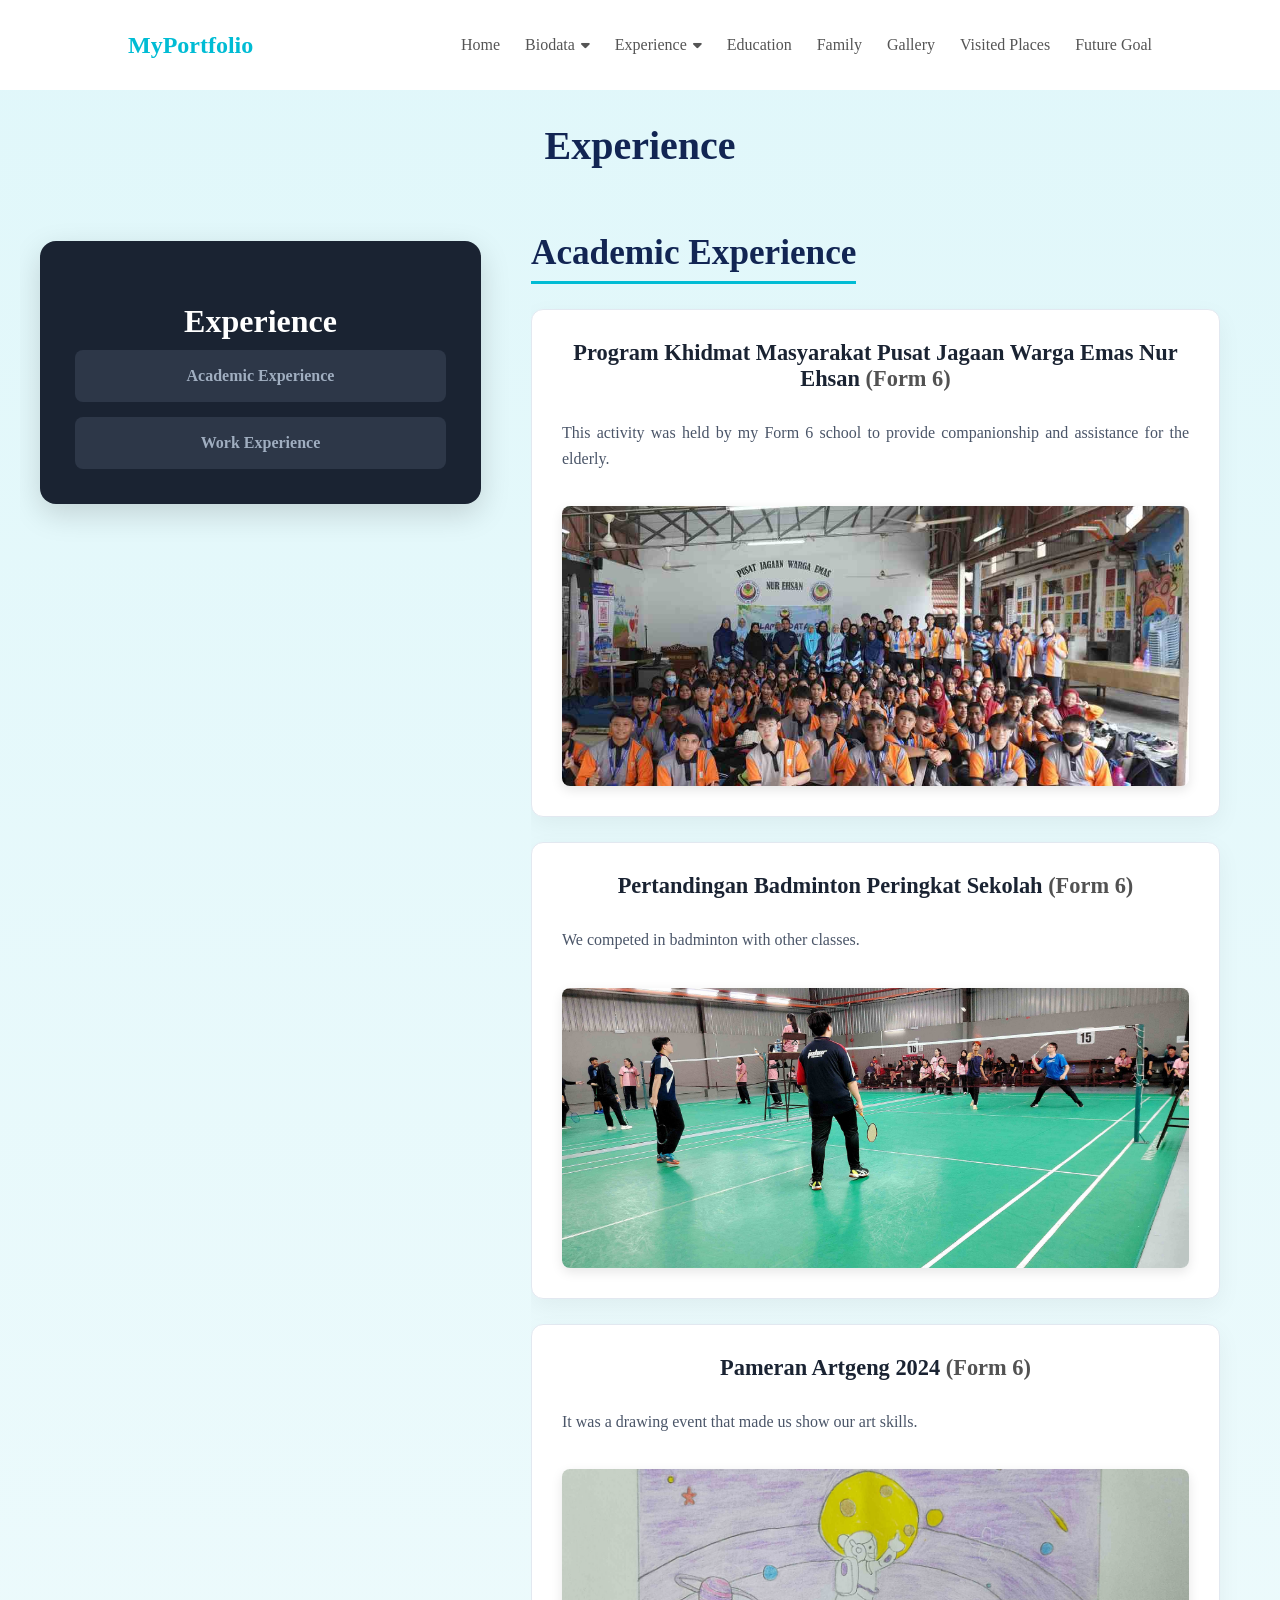
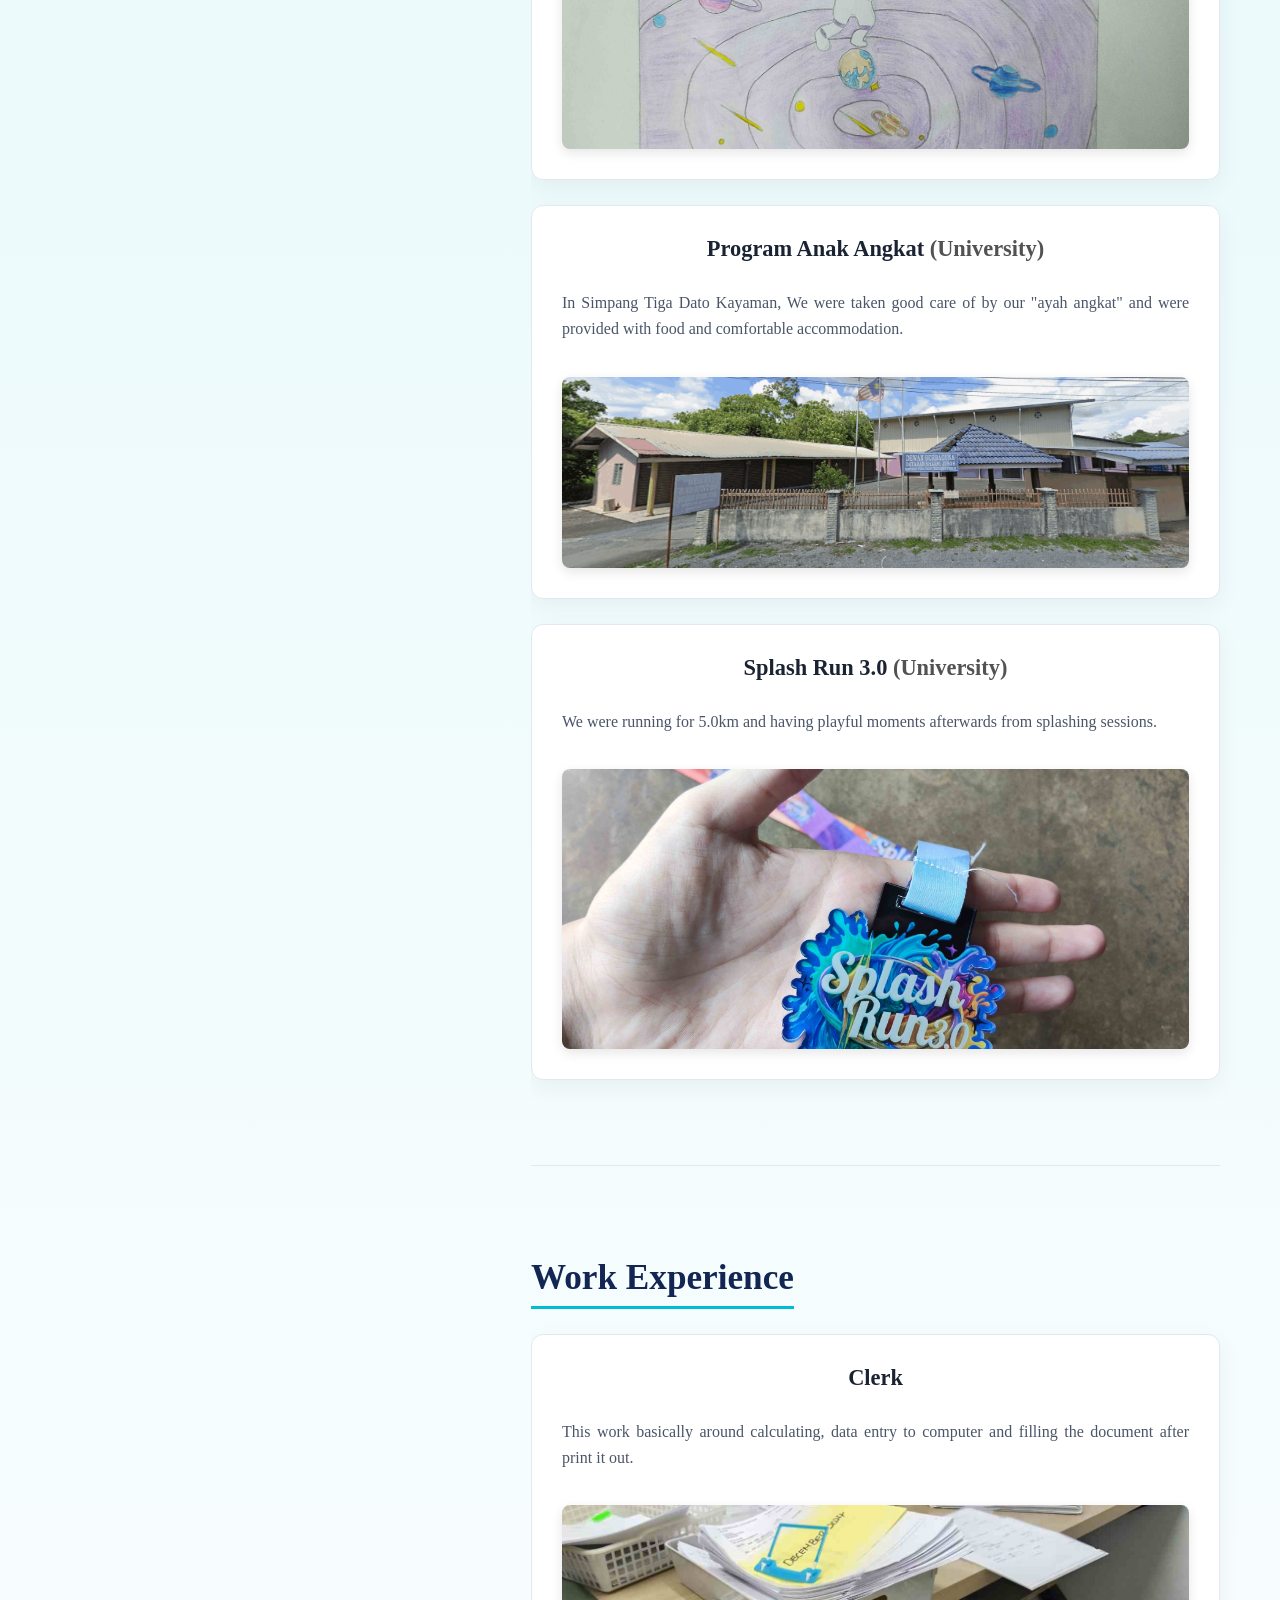
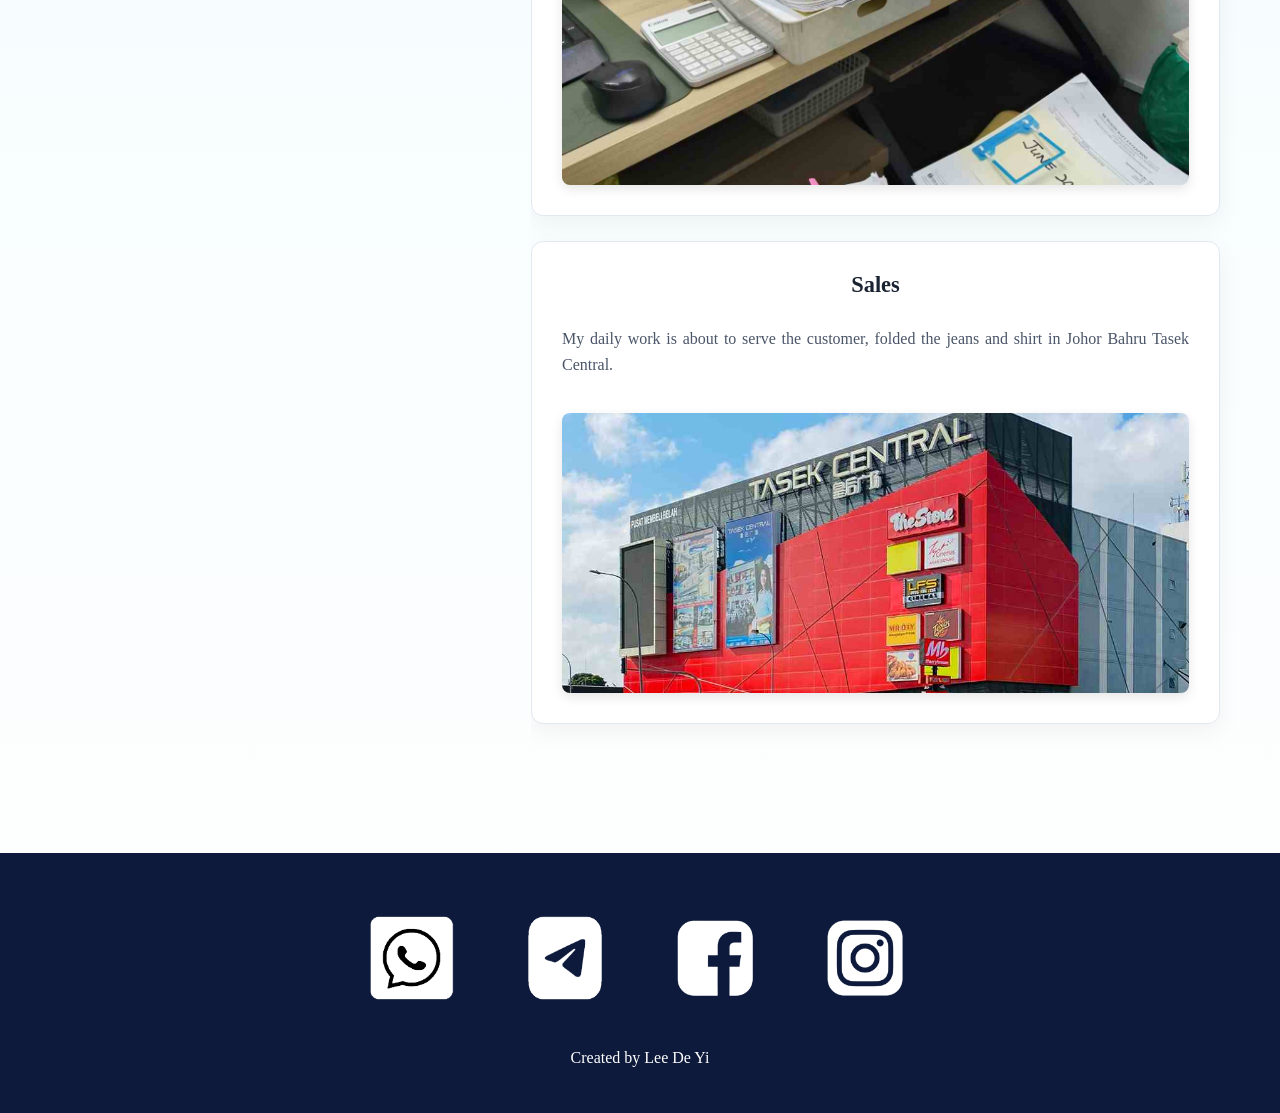
==== experience.html @ 0644398a "Add files via upload" ====
<html>
<head>
<title> Experience </title>
<link rel="stylesheet" href="css/style.css">
<link rel="stylesheet" href="https://cdnjs.cloudflare.com/ajax/libs/font-awesome/6.4.0/css/all.min.css">
</head>
<body>

<header class="navbar">
    <div class="logo"> MyPortfolio </div>
    <nav> <ul>
            <li> <a href="index.html"> Home </a></li>

            <li class="dropdown">
                <a href="biodata.html" class="dropdown-toggle"> Biodata <i class="fa-solid fa-caret-down"> </i> </a>
                <ul class="dropdown-menu">
                    <li> <a href="biodata.html#myuniversity"> My University </a></li>
                    <li> <a href="biodata.html#personal-info"> My Personal Information</a></li>
                    <li> <a href="biodata.html#my-hobbies"> My Hobbies </a></li>
                </ul>
            </li>
            
            <li class="dropdown"> 
                <a href="experience.html" class="dropdown-toggle"> Experience <i class="fa-solid fa-caret-down"> </i></a>
                <ul class="dropdown-menu">
                    <li> <a href="experience.html#academic-section"> Academic Experience </a></li>
                    <li> <a href="experience.html#work-section"> Work Experience </a></li>
                </ul>
            </li>

            <li> <a href="education.html"> Education </a> </li>
            <li> <a href="family.html"> Family </a></li>
            <li> <a href="gallery.html"> Gallery </a></li>
            <li> <a href="visited_places.html"> Visited Places </a></li>
            <li> <a href="future_goal.html"> Future Goal </a></li>
        </ul>
    </nav>
</header>

    <h1> Experience </h1>
<div class="experience-container">
    
    <aside class="left-nav-panel">
        <h2 class="nav-main-title"> Experience </h2>
        
        <div class="nav-btn-group">
            <a href="#academic-section" class="nav-btn"> Academic Experience </a>
            <a href="#work-section" class="nav-btn"> Work Experience </a>
        </div>
    </aside>

    <main class="right-scroll-content">
        
        <section id="academic-section" class="content-block-wrapper">
            <h1 class="section-heading"> Academic Experience </h1>
            
            <div class="info-card">
                <h2> Program Khidmat Masyarakat Pusat Jagaan Warga Emas Nur Ehsan <span style="color: rgb(82, 82, 82)"> (Form 6) </span></h2>
                <p> This activity was held by my Form 6 school to provide companionship and assistance for the elderly. </p>
                <img src="images/picture_program_khidmat_masyarakat.jpg"  class="card-display-img">
            </div>

            <div class="info-card">
                <h2> Pertandingan Badminton Peringkat Sekolah <span style="color: rgb(82, 82, 82)"> (Form 6) </span></h2>
                <p> We competed in badminton with other classes. </p>
                <img src="images/picture_pertandingan_badminton.jpg" class="card-display-img">
            </div>

            <div class="info-card">
                <h2> Pameran Artgeng 2024 <span style="color: rgb(82, 82, 82)"> (Form 6) </span></h2>
                <p>  It was a drawing event that made us show our art skills. </p>
                <img src="images/picture_artgeng.jpg" class="card-display-img">
            </div>

            <div class="info-card">
                <h2> Program Anak Angkat <span style="color: rgb(82, 82, 82)"> (University) </span></h2>
                <p>  In Simpang Tiga Dato Kayaman, We were taken good care of by our "ayah angkat" and were provided with food and comfortable accommodation. </p>
                <img src="images/picture_program_anak_angkat.png" class="card-display-img">
            </div>

            <div class="info-card">
                <h2> Splash Run 3.0 <span style="color: rgb(82, 82, 82)"> (University) </span> </h2>
                <p>  We were running for 5.0km and having playful moments afterwards from splashing sessions. </p>
                <img src="images/picture_splash_run.jpg" class="card-display-img">
            </div>

        </section>

        <hr class="section-divider">

        <section id="work-section" class="content-block-wrapper">
            <h1 class="section-heading"> Work Experience </h1>
            
            <div class="info-card">
                <h2> Clerk </h2>
                <p> This work basically around calculating, data entry to computer and filling the document after print it out. </p>
                <img src="images/picture_work_experience_clerk.jpg" class="card-display-img">
            </div>

            <div class="info-card">
                <h2> Sales </h2>
                <p> My daily work is about to serve the customer, folded the jeans and shirt in Johor Bahru Tasek Central. </p>
                <img src="images/picture_work_experience_sales.jpg" class="card-display-img">
            </div>

        </section>

    </main>
</div>

<br>
<br>
<br>

<footer>
    <div class="icon-container">
    <a href="https://wa.me/qr/P2AELR5VDIWWH1" target="_blank">
        <img src="images/icon_whatsapp.png" class="hover-image" alt="WhatsApp">
    </a>

    <a href="https://t.me/leedeyi" target="_blank">
        <img src="images/icon_telegram.png" class="hover-image" alt="Telegram">
    </a>

    <a href="https://www.facebook.com/share/1EXvJigWQc/" target="_blank">
        <img src="images/icon_facebook.png" class="hover-image" alt="Facebook">
    </a>
    <a href="https://www.instagram.com/leedeyi1012?igsh=MThqMXd4MTV3eXZ1eg=" target="_blank">
        <img src="images/icon_instagram.png" class="hover-image" alt="Instagram">
    </a>
    </div>
    <p> Created by Lee De Yi </p>
</footer>
</body>
</html>
---- css/style.css ----
html{
    scroll-behavior: smooth;
}

body{
    background: linear-gradient(to bottom, #e0f7fa, #fff) no-repeat;
    margin: 0;
    padding:0;
    font-family: Segoe UI;
}

.navbar {
   position: sticky;
   top: 0;
   z-index: 9999;
   background-color: #ffffff;
   display: flex;
   justify-content: space-between;
   align-items: center;
   padding: 20px 10%;
   box-shadow: 0 2px 10px rgba(0,0,0.0.1);
}

.navbar .logo {
   font-size: 24px;
   font-weight: bold;
   color: #00bcd4;
}

.navbar ul {
    display: flex;
    list-style: none;
    gap: 25px;  
}

.navbar ul li a {
    text-decoration: none;
    color: #555;
    font-weight: 500;
    transition: color 0.1s ease;
}

.navbar ul li a:hover {
    color: #00bcd4;
}

.navbar ul li.dropdown {
    position: relative;
}

.navbar ul li.dropdown .dropdown-toggle {
    display: flex;
    align-items: center;
    gap: 6px; 
}

.navbar ul li.dropdown .dropdown-toggle i {
    font-size: 14px;
    transition: transform 0.3s ease, color 0.3s ease;
    display: inline-block;
}

.navbar ul .dropdown-menu {
    position: absolute;
    top: 100%;
    left: 50%;
    transform: translateX(-50%) translateY(10px); 
    background-color: #ffffff;
    box-shadow: 0 5px 20px rgba(0, 0, 0, 0.15);
    padding: 10px 0;
    border-radius: 8px;
    list-style: none;
    display: flex;
    flex-direction: column; 
    min-width: 220px;
    gap: 0;
    z-index: 1000;
    opacity: 0;
    visibility: hidden;
    transition: opacity 0.3s ease, transform 0.3s ease, visibility 0.3s ease;
}

.navbar ul .dropdown-menu li a {
    display: block;
    padding: 12px 20px;
    color: #555;
    font-size: 15px;
    white-space: nowrap;
    transition: background 0.2s ease, color 0.2s ease;
}

.navbar ul .dropdown-menu li a:hover {
    background-color: #e0f7fa;
    color: #00bcd4;
}

.navbar ul li.dropdown:hover .dropdown-toggle i {
    transform: rotate(180deg);
    color: #00bcd4;
}

.navbar ul li.dropdown:hover .dropdown-menu {
    opacity: 1;
    visibility: visible;
    transform: translateX(-50%) translateY(0); 
}

h1{
    font-size: 2.5rem;
    color:#122553;
    text-align: center;
    margin-top: 2rem;
    margin-bottom: 2rem;
    font-weight: 700;
}

h2{
    color: red;
    text-align: center;
}

.home-container{
    height: 90vh;
    display: flex;
    flex-direction: column;
    justify-content: center;
    align-items: center;
    text-align: center;
    padding: 0 20px;
}

.home-container h1{
    color: #00bcd4;
    text-align: center;
    justify-content: center;
    font-size: 56px;
    font-weight: bold;
    margin-bottom: 20px;
}

.home-container p{
    color: rgb(82, 82, 82);
    font-size: 20px;
    text-align: center;
    justify-content: center;
    margin: 0 auto 60px auto;
}

.btn {
    display: inline-block;
    font-size: 20px;
    padding: 12px 30px;
    background-color:#00bcd4;
    color: #fff;
    text-decoration: none;
    border-radius: 25px;
    box-shadow: 0 4px 15px rgba(0, 188, 212, 0.3);
    transition: transform var(--transition-speed), box-shadow var(--transition-speed);
}

.btn:hover {
    transform: translateY(-3px);
    box-shadow: 0 6px 20px rgba(0, 188, 212, 0.5);
}

.biodata-container {
    width: 100%;
}

.myuniversity {
    min-height: 100vh;
    display: flex;
    justify-content: center;
    align-items: center;
    gap: 6rem;
    padding: 0 10%;
}

.myuniversity-img {
    width: 500px;
    height: auto;
    display: flex;
    justify-content: center;
    align-items: center;
    position: relative;
}

.myuniversity-img img {
    width: 100%;
    height: auto;
    object-fit: contain;
    filter: drop-shadow(0 15px 25px rgba(0, 172, 193, 0.35));
    transition: transform 0.4s ease;
}

.myuniversity-img:hover img {
    transform: translateY(-5px) scale(1.02);
}

.myuniversity-content {
    flex: 1;
    color: #2c3e50;
    display: flex;
    flex-direction: column;
    align-items: flex-start; 
    text-align: left; 
}

.myuniversity-content h1 {
    font-size: 2rem;
    font-weight: 700;
    color: #0b2545; 
    margin-top: 0;   
    margin-bottom: 0.2rem; 
}

.myuniversity-content h2 {
    font-size: 3.2rem;
    font-weight: 700;
    color: #004d40;
    margin-top: 0;   
    margin-bottom: 0.5rem; 
    display: inline-flex;     
    justify-content: flex-start; 
    align-items: center;
    gap: 12px;               
}

.myuniversity-content h2 .multiple-text {
    color: #00acc1;
}

.myuniversity-content p {
    font-size: 1.05rem;
    line-height: 1.6; 
    color: #455a64;
    margin-top: 0; 
    margin-bottom: 2.5rem;
    text-align: justify;       
}

.personal-info {
    padding: 6rem 10%;
    display: flex;
    flex-direction: column;
    align-items: center;
}

.table_biodata {
    width: 60%;
    max-width: 700px;
    border-collapse: collapse;
    background: #ffffff;
    box-shadow: 0 10px 30px rgba(0, 0, 0, 0.05);
    border-radius: 12px;
    overflow: hidden; 
    border: 1px solid #d1edf2;
}

.table-img-row {
    background-color: #f4fcfd;
    padding: 2rem 0;
    text-align: center;
}

.table_biodata img {
    width: 180px;
    height: auto;
    border-radius: 8px;
    box-shadow: 0 5px 15px rgba(0,0,0,0.1);
    transition: transform 0.3s ease;
}

.table_biodata img:hover {
    transform: scale(1.05);
}

.table_biodata th, 
.table_biodata td {
    padding: 1rem 1.5rem;
    font-size: 1.05rem;
    border-bottom: 1px solid #eef9fa;
}

.table_biodata th {
    background-color: #f4fcfd;
    color: #004d40;
    font-weight: 600;
    text-align: left;
    width: 35%;
}

.table_biodata td {
    color: #455a64;
    text-align: left;
}

.table_biodata tbody tr:nth-child(even) {
    background-color: #fafefe;
}

.table_biodata tbody tr:last-child th,
.table_biodata tbody tr:last-child td {
    border-bottom: none;
}

.my-hobbies {
    padding: 60px 20px;
    text-align: left;
    max-width: 900px;
    margin-left: auto;
    margin-right: auto;
    margin-bottom: 60px;
}

.myhobbies-grid {
    display: grid;
    grid-template-columns: repeat(3, 1fr); 
    gap: 25px; 
    width: 100%;
}

.myhobbies-card {
    background-color: #2d3748; 
    border-radius: 12px;
    height: 160px;
    display: flex;
    align-items: center;
    justify-content: center;
    position: relative; 
    cursor: pointer;
    border: 2px solid transparent;
    transition: all 0.4s cubic-bezier(0.16, 1, 0.3, 1);
}

.myhobbies-icon {
    font-size: 4rem;
    color: #ffffff;
    transition: transform 0.3s ease, color 0.3s ease;
}

.myhobbies-icon-snooker {
    font-size: 3.5rem;
    color: #e53e3e; 
    filter: drop-shadow(0 2px 8px rgba(0,0,0,0.5));
    transition: transform 0.3s ease, color 0.3s ease;
}

.myhobbies-card:hover {
    border-color: #48bb78;
    transform: translateY(-5px); 
    box-shadow: 0 10px 25px rgba(72, 187, 120, 0.25); 
}

.myhobbies-card:hover .skill-icon {
    color: #48bb78; 
    transform: scale(1.08);
}

.myhobbies-card:hover .skill-icon-snooker {
    transform: scale(1.08);
    color: #f56565; 
}

.myhobbies-tooltip {
    position: absolute;
    top: -15px; 
    background-color: #8e908e;
    color: #ffffff;
    padding: 6px 14px;
    font-size: 0.85rem;
    font-weight: 600;
    border-radius: 20px;
    opacity: 0;
    visibility: hidden;
    transform: translateY(10px);
    transition: all 0.3s ease;
    white-space: nowrap; 
}

.myhobbies-card:hover .myhobbies-tooltip {
    opacity: 1;
    visibility: visible;
    transform: translateY(0); 
}

.experience-container {
    display: flex;
    max-width: 1200px;
    margin-left: auto;
    margin-right: auto;
    margin-bottom: 50px;
    gap: 50px;
    padding: 0 20px;                                                                                                                                                                                  
    align-items: flex-start; 
    overflow: hidden; 
}

.left-nav-panel {
    width: 35%;
    position: sticky;
    top: 40px; 
    background-color: #1a2332; 
    padding: 35px;
    border-radius: 16px;
    box-shadow: 0 10px 30px rgba(0, 0, 0, 0.15);
}

.nav-main-title {
    color: #ffffff;
    font-size: 2rem;
    margin-bottom: 10px;
    font-weight: 700;
}

.nav-btn-group {
    display: flex;
    flex-direction: column;
    gap: 15px;
}

.nav-btn {
    display: block;
    text-decoration: none;
    background-color: #2d3748;
    color: #a0aec0;
    padding: 15px 20px;
    border-radius: 8px;
    font-weight: 600;
    text-align: center;
    border: 2px solid transparent;
    transition: all 0.3s ease;
}

.nav-btn:hover {
    color: #ffffff;
    background-color: #344154;
    border-color: #00bcd4; 
}

.nav-btn.active {
    background-color: #2d3748;
    color: #00bcd4;
    border-color: #00bcd4;
}

.right-scroll-content {
    width: 65%;
    display: flex;
    flex-direction: column;
    gap: 40px;
    height: 100%;
    overflow-y: auto;  
    scroll-behavior: smooth;
    -webkit-overflow-scrolling: touch;
    will-change: scroll-position; 
    padding-right: 20px; 
}

.content-block-wrapper {
    display: block;
    position: relative;
    width: 100%;
    -ms-overflow-style: none;  
    scrollbar-width: none;
}

.section-heading {
    color: #122553;
    font-size: 2.2rem;
    margin-bottom: 25px;
    border-bottom: 3px solid #00bcd4;
    padding-bottom: 8px;
    display: inline-block;
}

.info-card {
    background-color: #ffffff;
    padding: 30px;
    border-radius: 12px;
    border: 1px solid #e2e8f0;
    display: flex;
    flex-direction: column;
    position: relative;
    top: auto;
    left: auto;
    transform: none;
    height: auto; 
    margin-bottom: 30px;
    box-shadow: 0 4px 12px rgba(0, 0, 0, 0.03);
    transform: translateZ(0);
    backface-visibility: hidden;
}

.info-card h2 {
    color: #1a2332;
    font-size: 1.4rem;
    margin-top: 0;
    margin-bottom: 12px;
}

.info-card p {
    color: #4a5568;
    font-size: 1rem;
    line-height: 1.6;
    margin-bottom: 20px;
    text-align: justify;
}

.card-display-img {
    width: 100%;
    max-height: 280px;
    object-fit: cover;
    border-radius: 8px;
    display: block;
    position: relative;
    margin-top: 15px;
    will-change: transform;
}

.section-divider {
    border: 0;
    height: 1px;
    background: #e2e8f0;
    margin: 20px 0;
}

.info-card {
    background-color: #ffffff;
    padding: 30px;
    border-radius: 12px;
    box-shadow: 0 8px 24px rgba(0, 0, 0, 0.05);
    margin-bottom: 25px;
    border: 1px solid #e2e8f0;
}

.info-card h2 {
    color: #1a2332;
    font-size: 1.4rem;
    margin-top: 0;
    margin-bottom: 12px;
}

.info-card p {
    color: #4a5568;
    font-size: 1rem;
    line-height: 1.6;
    margin-bottom: 20px;
    text-align: justify;
}

.card-display-img {
    width: 100%;
    max-height: 280px;
    object-fit: cover;
    border-radius: 8px;
    display: block;
    box-shadow: 0 4px 12px rgba(0,0,0,0.1);
}

.section-divider {
    border: 0;
    height: 1px;
    background: #e2e8f0;
    margin: 20px 0;
}

.myeducation {
    display: flex;
    flex-direction: column;
    align-items: center;
    margin-bottom: 100px;
}

.timeline-container {
    position: relative;
    max-width: 850px;
    width: 100%;
    display: flex;
    flex-direction: column;
    gap: 3rem;
}

.timeline-line {
    position: absolute;
    left: 25px; 
    top: 5px;
    bottom: 5px;
    width: 4px;
    background: #00acc1;
    box-shadow: 0 0 10px rgba(0, 172, 193, 0.3);
}

.timeline-item {
    position: relative;
    display: flex;
    align-items: flex-start;
    gap: 2.5rem;
    width: 100%;
}

.timeline-marker {
    position: relative;
    width: 54px;
    height: 54px;
    background: #ffffff;
    border: 4px solid #00acc1;
    border-radius: 50%;
    display: flex;
    align-items: center;
    justify-content: center;
    color: #00acc1;
    font-size: 1.2rem;
    z-index: 5;
    box-shadow: 0 4px 10px rgba(0, 0, 0, 0.05);
    transition: all 0.4s ease;
}

.timeline-content {
    flex: 1;
    background: #ffffff;
    border: 1px solid #d1edf2;
    border-radius: 12px;
    padding: 2rem;
    box-shadow: 0 10px 30px rgba(0, 0, 0, 0.03);
    position: relative;
    transition: all 0.4s cubic-bezier(0.25, 1, 0.5, 1);
    display: flex;
    flex-direction: column;
    align-items: flex-start;
}

.timeline-content::before {
    content: '';
    position: absolute;
    left: -10px;
    top: 20px;
    width: 0;
    height: 0;
    border-top: 10px solid transparent;
    border-bottom: 10px solid transparent;
    border-right: 10px solid #ffffff;
}

.time-period {
    display: inline-block;
    color: #00acc1;
    font-size: 1.05rem;
    font-weight: 700;
    margin-bottom: 0.6rem;
    display: flex;
    align-items: center;
    gap: 8px;
}

.timeline-content h3 {
    font-size: 1.6rem;
    color: #0b2545;
    margin-top: 0;
    margin-bottom: 1rem;
    font-weight: 700;
}

.timeline-content p {
    font-size: 1.05rem;
    color: #546e7a;
    line-height: 1.7;
    margin: 0;
    text-align: justify;
}

.timeline-item:hover .timeline-marker {
    background: #00acc1;
    color: #ffffff;
    box-shadow: 0 0 15px rgba(0, 172, 193, 0.5);
    transform: scale(1.05);
}

.timeline-item:hover .timeline-content {
    transform: translateX(10px); 
    box-shadow: 0 15px 35px rgba(0, 172, 193, 0.1);
    border-color: #00acc1;
}

.timeline-img {
    width: 100%;
    max-width: 450px; 
    margin-top: 15px; 
    border-radius: 8px;
    overflow: hidden;
    box-shadow: 0 4px 10px rgba(0, 0, 0, 0.08);
    align-self: flex-start;
}

.timeline-img img {
    width: 100%;
    height: 200px;
    object-fit: cover;
    display: block;
}

.myfamily{
    margin-bottom: 100px;
}

.familycontainer {
    display: flex;
    flex-wrap: wrap;
    justify-content: center;
    gap: 30px;
    padding: 20px 10%;
    max-width: 1300px;
    margin: 0 auto;
}

.familybox{
    width: 550px;
    height: 250px;
    background-color: white;
    border-radius: 12px;
    box-shadow: 0 10px 30px rgba(0,0,0,0.3);
    transition: transform 0.3s ease, box-shadow 0.3s ease;
    display: flex;
    overflow: hidden;
}

.familybox:hover{
    transform: translateY(-5px);
    box-shadow: 0 10px 25px #00bcd4;
}

.familybox img{
    border-radius: 12px 0 0 12px;
    width: 275px;
    height: 250px;
    object-fit: cover;
    flex-shrink: 0;
}

.familybox-content{
    padding: 30px;
    text-align: left;
    text-align: justify;
    display: flex;
    flex-direction: column;
    justify-content: center; 
    flex-grow: 1;
    position: relative; 
    overflow: hidden;
}

.family-bg-icon {
    position: absolute;
    bottom: -15px;  
    right: -10px;   
    font-size: 5rem; 
    color: rgba(0, 188, 212, 0.12);
    pointer-events: none; 
    z-index: 1; 
    transition: transform 0.3s ease, color 0.3s ease;
}

.familybox:hover .family-bg-icon {
    transform: scale(1.1) rotate(-5deg);
    color: rgba(0, 188, 212, 0.2); 
}

.familybox-content h2{
    position: relative;
    z-index: 2;
    margin-top: 0;
    margin-bottom: 10px;
    color: rgb(48, 48, 48);
    text-align: left;
}

.familybox-content h2 i {
    margin-right: 10px;
    color: #00bcd4; 
}

.mygallery{
    margin-bottom: 100px;
}

.gallery-container {
    display: grid;
    grid-template-columns: repeat(2, 1fr); 
    gap: 4rem; 
    padding: 2rem;
    max-width: 1200px;
    margin: 0 auto;
}

.gallery-box {
    position: relative;
    border-radius: 1rem;
    overflow: hidden; 
    box-shadow: 0 8px 25px rgba(0, 0, 0, 0.1);
    height: 350px; 
}

.gallery-box img {
    width: 100%;
    height: 100%;
    object-fit: cover;
    transition: transform 0.5s ease; 
}

.gallery-box:hover img {
    transform: scale(1.1);
}

.gallerylayer {
    position: absolute;
    bottom: 0;
    left: 0;
    width: 100%;
    height: 100%;
    background: linear-gradient(rgba(0, 0, 0, 0.1), #00acc1); 
    display: flex;
    flex-direction: column;
    justify-content: center;
    align-items: center;
    text-align: center;
    padding: 0 2rem;
    transform: translateY(100%); 
    transition: transform 0.5s ease;
}

.gallery-box:hover .gallerylayer {
    transform: translateY(0);
}

.gallerylayer h2 {
    font-size: 1.8rem;
    color: #ffffff;
    margin-bottom: 1rem;
}

.gallerylayer a {
    display: inline-flex;
    justify-content: center;
    align-items: center;
    width: 3.5rem;
    height: 3.5rem;
    background: #ffffff;
    border-radius: 50%;
    color: #333333;
    text-decoration: none;
    font-size: 1.5rem;
    transition: transform 0.3s ease;
}

.gallerylayer a:hover {
    transform: scale(1.1);
    color: #00acc1;
}

.visitedplaces {
    color:#2c3e50;
    padding:5% 10%;
    min-height: 100vh;
    display: flex;
    flex-direction: column;
    justify-content: center;
}

.visitedplaces-container {
    display: flex;
    gap: 4rem;
    align-items: center;
    position: relative;
}

.visitedplaces-box {
    flex: 1;
    position: relative;
    height: 400px; 
}

.text-box {
    display: flex;
    flex-direction: column;
    justify-content: center;
}

.visitedplaces-detail {
    position: absolute;
    opacity: 0;
    transform: translateY(30px);
    visibility: hidden;
    transition: all 0.6s ease-in-out;
}

.visitedplaces-detail.active {
   opacity: 1;
   transform: translateY(0);
   visibility: visible;
}

.num {
    font-size: 5rem;
    font-weight: 800;
    color: #00abf0; 
    margin: 0 0 0.5rem 0;
}

.text-box h2 {
    font-size: 2.2rem;
    margin-bottom: 1rem;
}

.text-box p {
    color: #ababab;
    line-height: 1.6;
    font-size: 1.05rem;
}

.visitedplaces-carousel {
    width: 100%;
    height: 100%;
    border-radius: 12px;
    overflow: hidden;
    box-shadow: 0 20px 40px rgba(0,0,0,0.4);
}

.img-slide {
    position: relative;
    width: 100%;
    height: 100%;
}

.img-item {
    position: absolute;
    width: 100%;
    height: 100%;
    opacity: 0;
    transform: scale(1.1) translateX(50px);
    transition: all 0.8s cubic-bezier(0.25, 1, 0.5, 1);
}

.img-item.active {
    opacity: 1;
    transform: scale(1) translateX(0);
}

.img-item img {
    width: 100%;
    height: 100%;
    object-fit: cover;
}

.navigation {
    position: absolute;
    bottom: -60px;
    right: 0;
    display: flex;
    gap: 10px;
}

.navigation button {
    background: #ccc;
    border: 2px solid #ccc;
    color: #ffffff;
    width: 45px;
    height: 45px;
    border-radius: 6px;
    cursor: pointer;
    display: inline-flex;
    align-items: center;
    justify-content: center;
    font-size: 1.1rem;
    transition: all 0.3s ease;
}

.navigation button:hover {
    border-color: #00abf0;
    color: #00abf0;
    transform: translateY(-2px);
}

.future-goal-section {
    max-width: 900px;
    margin-left: auto;
    margin-right: auto;
    margin-bottom: 100px;
    padding: 0 20px;
}

.futuregoalbox {
    background-color: #ffffff;
    border-radius: 16px;
    padding: 35px;
    margin-bottom: 35px;
    box-shadow: 0 10px 30px rgba(0, 0, 0, 0.05);
    border: 1px solid #e2e8f0;
    transition: transform 0.3s ease, box-shadow 0.3s ease;
}

.futuregoalbox:hover{
    transform: translateY(-5px);
    box-shadow: 0 10px 25px #00bcd4;
}

.futuregoalbox-content h2 {
    color: #1a2332;
    font-size: 1.6rem;
    margin-top: 0;
    margin-bottom: 15px;
}

.futuregoalbox-content p {
    color: #4a5568;
    font-size: 1.05rem;
    line-height: 1.7;
    text-align: justify;
    margin-bottom: 25px;
}

.goal-image-row {
    display: flex;
    gap: 20px; 
    width: 100%;
}

.goal-image-row img {
    flex: 1; 
    width: 50%; 
    max-height: 250px;
    object-fit: cover; 
    border-radius: 12px;
    box-shadow: 0 5px 15px rgba(0, 0, 0, 0.08);
    transition: transform 0.3s ease;
}

.goal-image-row img:hover {
    transform: scale(1.03);
}

footer{
    background-color: #0D1A3B;
    padding:30px;
}

.icon-container{
    justify-content: center;
    display: flex;
}

.icon-container img{
    width: 150px;
    height: 150px;
}

.hover-image {
    width: 300px;
    transition: transform 0.3s ease, opacity 0.3s ease;
}

.hover-image:hover {
    opacity: 0.7;
    transform: scale(1.1);
}

footer p{
    color: white;
    text-align: center;
}
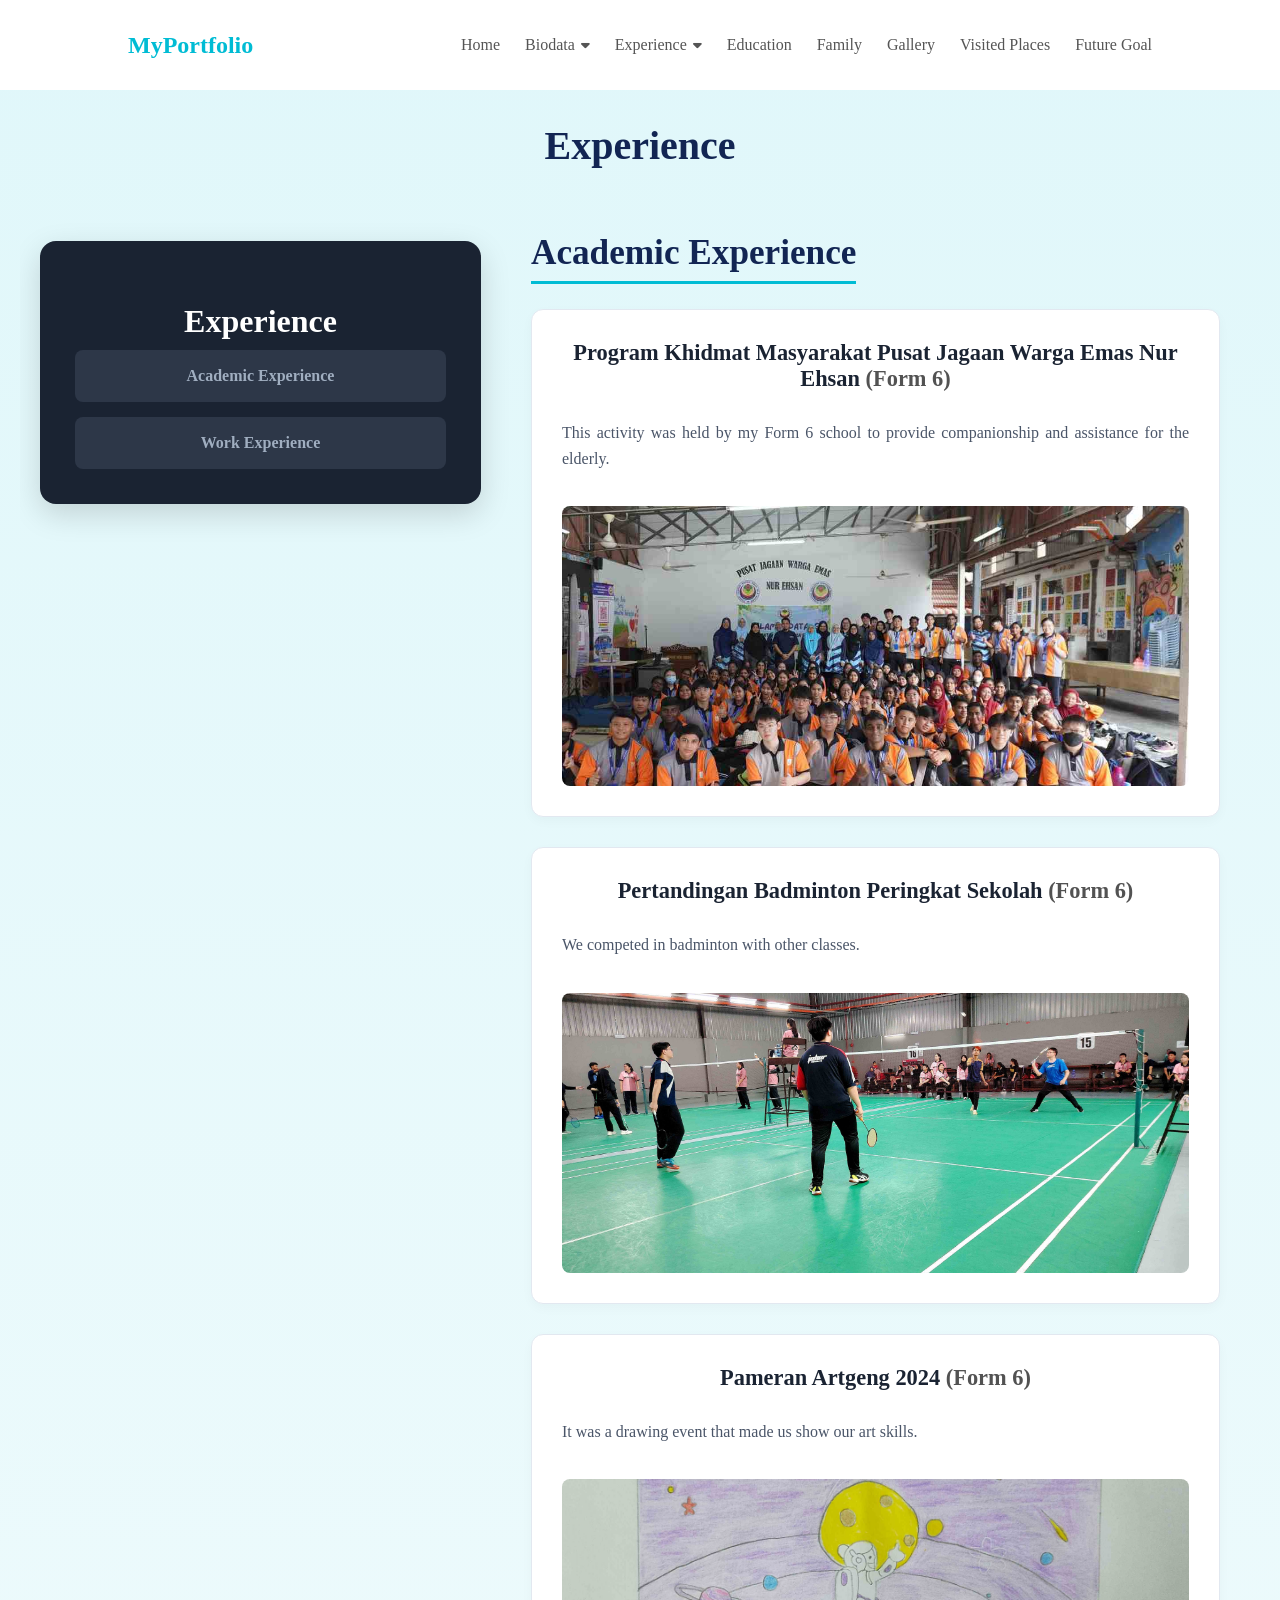
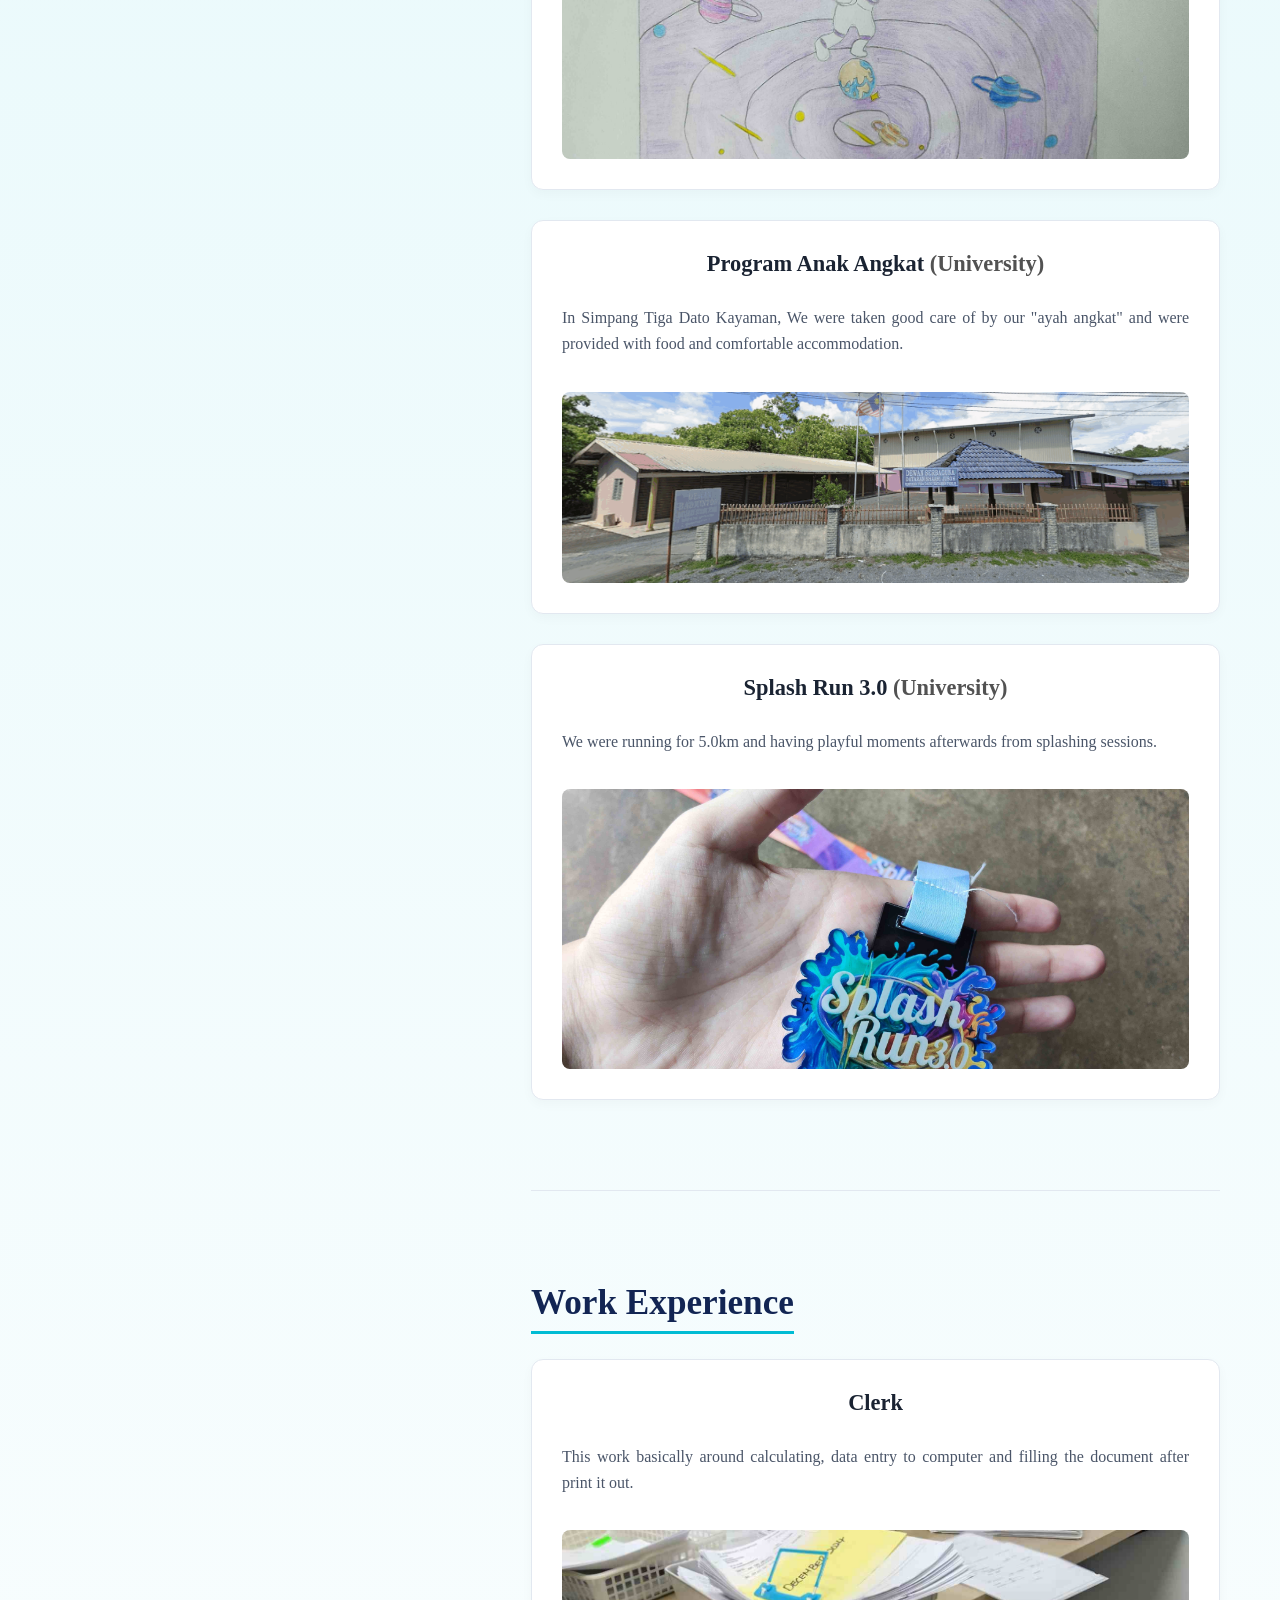
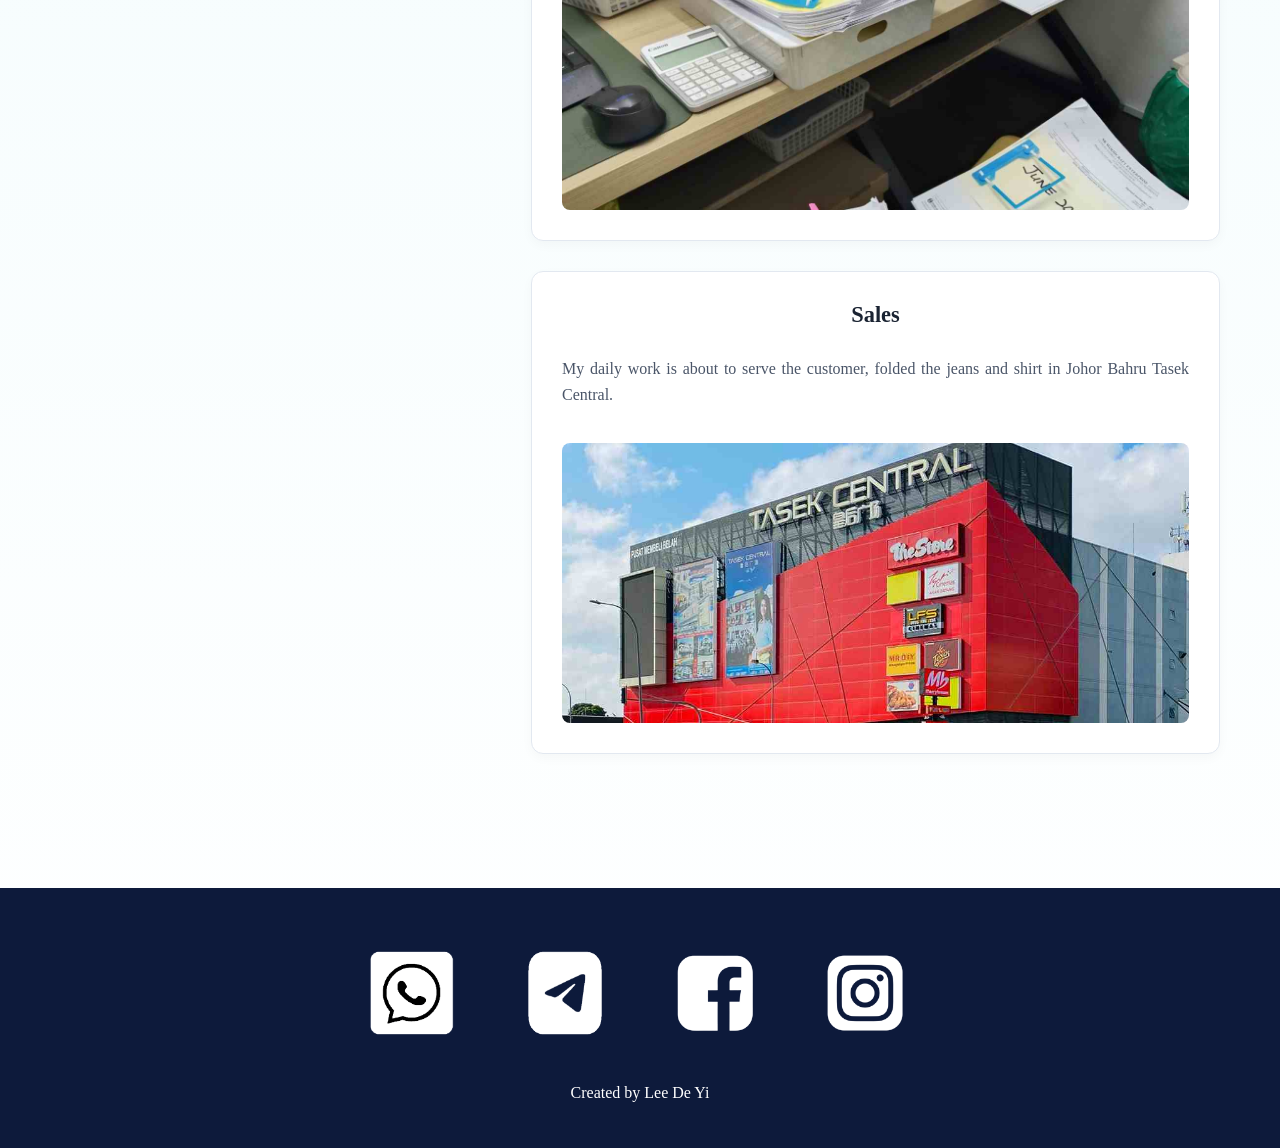
==== commit 62192d14: "Add files via upload" ====
--- a/experience.html
+++ b/experience.html
@@ -57,31 +57,31 @@
             <div class="info-card">
                 <h2> Program Khidmat Masyarakat Pusat Jagaan Warga Emas Nur Ehsan <span style="color: rgb(82, 82, 82)"> (Form 6) </span></h2>
                 <p> This activity was held by my Form 6 school to provide companionship and assistance for the elderly. </p>
-                <img src="images/picture_program_khidmat_masyarakat.jpg"  class="card-display-img">
+                <img src="images/picture_program_khidmat_masyarakat.jpg"  alt="Picture Program Khidmat Masyarakat" class="card-display-img">
             </div>
 
             <div class="info-card">
                 <h2> Pertandingan Badminton Peringkat Sekolah <span style="color: rgb(82, 82, 82)"> (Form 6) </span></h2>
                 <p> We competed in badminton with other classes. </p>
-                <img src="images/picture_pertandingan_badminton.jpg" class="card-display-img">
+                <img src="images/picture_pertandingan_badminton.jpg" alt="Picture Pertandingan Badminton" class="card-display-img">
             </div>
 
             <div class="info-card">
                 <h2> Pameran Artgeng 2024 <span style="color: rgb(82, 82, 82)"> (Form 6) </span></h2>
                 <p>  It was a drawing event that made us show our art skills. </p>
-                <img src="images/picture_artgeng.jpg" class="card-display-img">
+                <img src="images/picture_artgeng.jpg" alt="Picture Artgeng" class="card-display-img">
             </div>
 
             <div class="info-card">
                 <h2> Program Anak Angkat <span style="color: rgb(82, 82, 82)"> (University) </span></h2>
                 <p>  In Simpang Tiga Dato Kayaman, We were taken good care of by our "ayah angkat" and were provided with food and comfortable accommodation. </p>
-                <img src="images/picture_program_anak_angkat.png" class="card-display-img">
+                <img src="images/picture_program_anak_angkat.png" alt="Picture Program Anak Angkat" class="card-display-img">
             </div>
 
             <div class="info-card">
                 <h2> Splash Run 3.0 <span style="color: rgb(82, 82, 82)"> (University) </span> </h2>
                 <p>  We were running for 5.0km and having playful moments afterwards from splashing sessions. </p>
-                <img src="images/picture_splash_run.jpg" class="card-display-img">
+                <img src="images/picture_splash_run.jpg" alt="Picture Splash Run" class="card-display-img">
             </div>
 
         </section>
@@ -94,13 +94,13 @@
             <div class="info-card">
                 <h2> Clerk </h2>
                 <p> This work basically around calculating, data entry to computer and filling the document after print it out. </p>
-                <img src="images/picture_work_experience_clerk.jpg" class="card-display-img">
+                <img src="images/picture_work_experience_clerk.jpg" alt="Picture Clerk" class="card-display-img">
             </div>
 
             <div class="info-card">
                 <h2> Sales </h2>
                 <p> My daily work is about to serve the customer, folded the jeans and shirt in Johor Bahru Tasek Central. </p>
-                <img src="images/picture_work_experience_sales.jpg" class="card-display-img">
+                <img src="images/picture_work_experience_sales.jpg" alt="Picture Sales" class="card-display-img">
             </div>
 
         </section>
--- a/css/style.css
+++ b/css/style.css
@@ -449,11 +449,8 @@
     display: flex;
     flex-direction: column;
     gap: 40px;
-    height: 100%;
-    overflow-y: auto;  
-    scroll-behavior: smooth;
-    -webkit-overflow-scrolling: touch;
-    will-change: scroll-position; 
+    height: auto;
+    overflow-y: visible;  
     padding-right: 20px; 
 }
 
@@ -516,46 +513,6 @@
     position: relative;
     margin-top: 15px;
     will-change: transform;
-}
-
-.section-divider {
-    border: 0;
-    height: 1px;
-    background: #e2e8f0;
-    margin: 20px 0;
-}
-
-.info-card {
-    background-color: #ffffff;
-    padding: 30px;
-    border-radius: 12px;
-    box-shadow: 0 8px 24px rgba(0, 0, 0, 0.05);
-    margin-bottom: 25px;
-    border: 1px solid #e2e8f0;
-}
-
-.info-card h2 {
-    color: #1a2332;
-    font-size: 1.4rem;
-    margin-top: 0;
-    margin-bottom: 12px;
-}
-
-.info-card p {
-    color: #4a5568;
-    font-size: 1rem;
-    line-height: 1.6;
-    margin-bottom: 20px;
-    text-align: justify;
-}
-
-.card-display-img {
-    width: 100%;
-    max-height: 280px;
-    object-fit: cover;
-    border-radius: 8px;
-    display: block;
-    box-shadow: 0 4px 12px rgba(0,0,0,0.1);
 }
 
 .section-divider {
